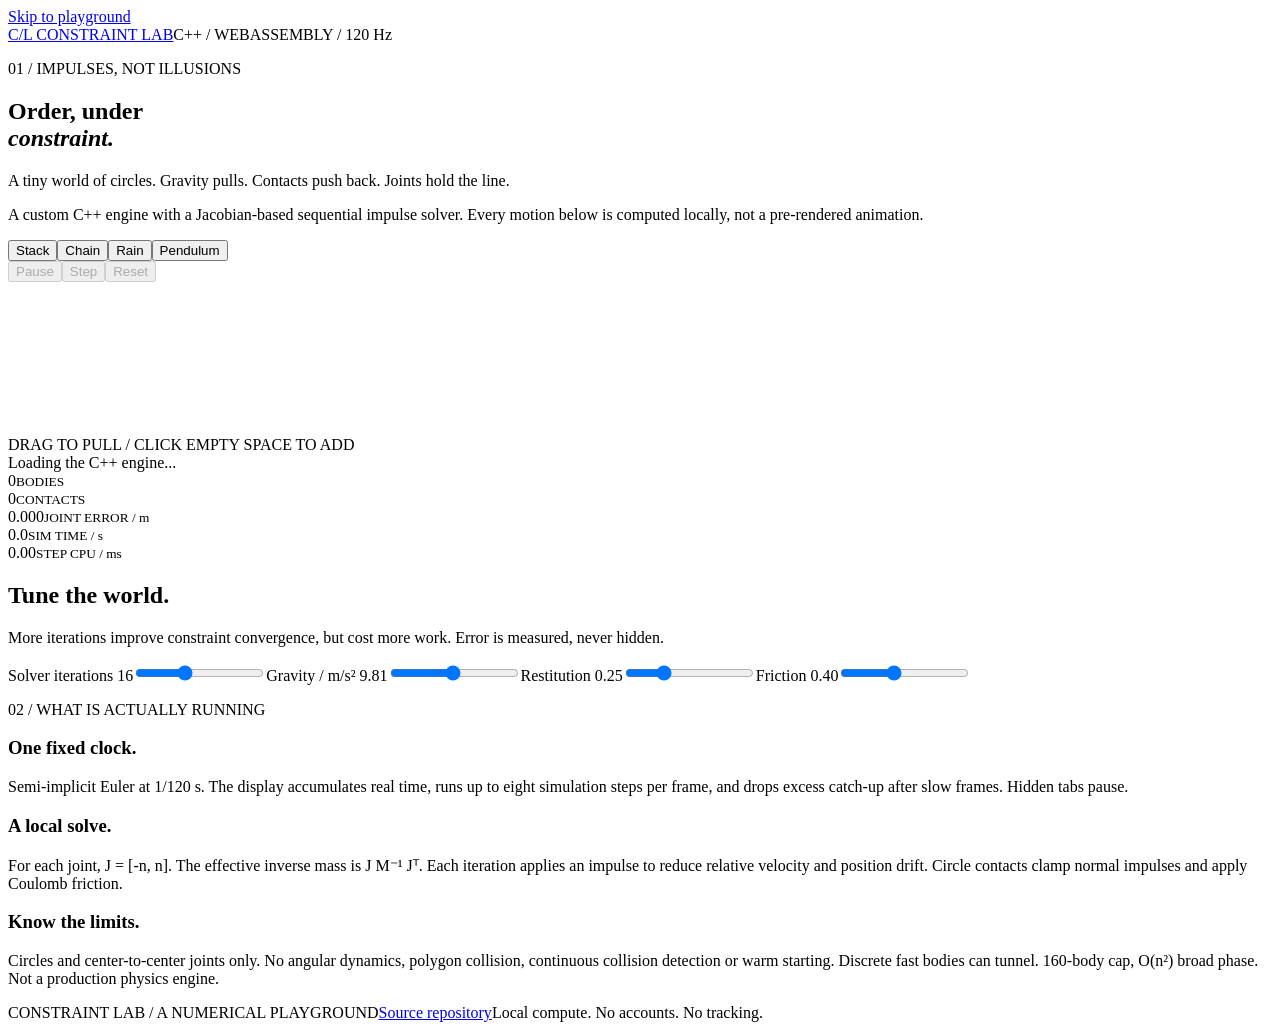
==== docs/index.html @ 81b72b0f "Build the constraint playground interface" ====
<!doctype html><html lang="en"><head><meta charset="utf-8"><meta name="viewport" content="width=device-width,initial-scale=1"><title>Constraint Lab - an impulse playground</title><meta name="description" content="A custom C++ circle-physics engine in your browser. Explore fixed-step integration, contacts and Jacobian distance constraints."><meta name="referrer" content="no-referrer"><meta http-equiv="Content-Security-Policy" content="default-src 'self'; script-src 'self' 'wasm-unsafe-eval'; style-src 'self'; connect-src 'self'; object-src 'none'; base-uri 'self'; form-action 'none'"><link rel="stylesheet" href="style.css"></head><body><a class="skip" href="#playground">Skip to playground</a><header><a href="./" class="brand">C/L <span>CONSTRAINT LAB</span></a><span class="edition">C++ / WEBASSEMBLY / 120 Hz</span></header><main><section class="intro"><div><p class="eyebrow">01 / IMPULSES, NOT ILLUSIONS</p><h1>Order, under<br><em>constraint.</em></h1></div><div class="about"><p>A tiny world of circles. Gravity pulls. Contacts push back. Joints hold the line.</p><p class="muted">A custom C++ engine with a Jacobian-based sequential impulse solver. Every motion below is computed locally, not a pre-rendered animation.</p></div></section><section class="lab" id="playground" aria-label="Interactive physics playground"><div class="toolbar"><div class="scenes" role="group" aria-label="Scene"><button data-scene="0" class="active">Stack</button><button data-scene="1">Chain</button><button data-scene="2">Rain</button><button data-scene="3">Pendulum</button></div><div class="transport"><button id="pause" disabled>Pause</button><button id="step" disabled>Step</button><button id="reset" disabled>Reset</button></div></div><div class="stage"><canvas id="world" tabindex="0" aria-label="Physics scene. Drag a circle to pull it; click empty space to add one. Keyboard: Space pauses, N steps, A adds a circle."></canvas><div class="stage-note">DRAG TO PULL / CLICK EMPTY SPACE TO ADD</div><div id="status" role="status">Loading the C++ engine...</div></div><div class="metrics"><div><span id="bodies">0</span><small>BODIES</small></div><div><span id="contacts">0</span><small>CONTACTS</small></div><div><span id="residual">0.000</span><small>JOINT ERROR / m</small></div><div><span id="time">0.0</span><small>SIM TIME / s</small></div><div><span id="cost">0.00</span><small>STEP CPU / ms</small></div></div></section><section class="settings"><div><h2>Tune the world.</h2><p class="muted">More iterations improve constraint convergence, but cost more work. Error is measured, never hidden.</p></div><label>Solver iterations <output id="iterationsValue">16</output><input id="iterations" type="range" min="2" max="40" value="16"></label><label>Gravity / m/s² <output id="gravityValue">9.81</output><input id="gravity" type="range" min="0" max="20" step="0.01" value="9.81"></label><label>Restitution <output id="bounceValue">0.25</output><input id="bounce" type="range" min="0" max="0.9" step="0.01" value="0.25"></label><label>Friction <output id="frictionValue">0.40</output><input id="friction" type="range" min="0" max="1" step="0.01" value="0.40"></label></section><section class="method"><p class="eyebrow">02 / WHAT IS ACTUALLY RUNNING</p><div class="method-grid"><article><h3>One fixed clock.</h3><p>Semi-implicit Euler at 1/120 s. The display accumulates real time, runs up to eight simulation steps per frame, and drops excess catch-up after slow frames. Hidden tabs pause.</p></article><article><h3>A local solve.</h3><p>For each joint, J = [-n, n]. The effective inverse mass is J M⁻¹ Jᵀ. Each iteration applies an impulse to reduce relative velocity and position drift. Circle contacts clamp normal impulses and apply Coulomb friction.</p></article><article><h3>Know the limits.</h3><p>Circles and center-to-center joints only. No angular dynamics, polygon collision, continuous collision detection or warm starting. Discrete fast bodies can tunnel. 160-body cap, O(n²) broad phase. Not a production physics engine.</p></article></div></section></main><footer><span>CONSTRAINT LAB / A NUMERICAL PLAYGROUND</span><a id="source" href="https://github.com/Aditya2375/constraint-lab" rel="noreferrer">Source repository</a><span>Local compute. No accounts. No tracking.</span></footer><script type="module" src="app.js"></script></body></html>
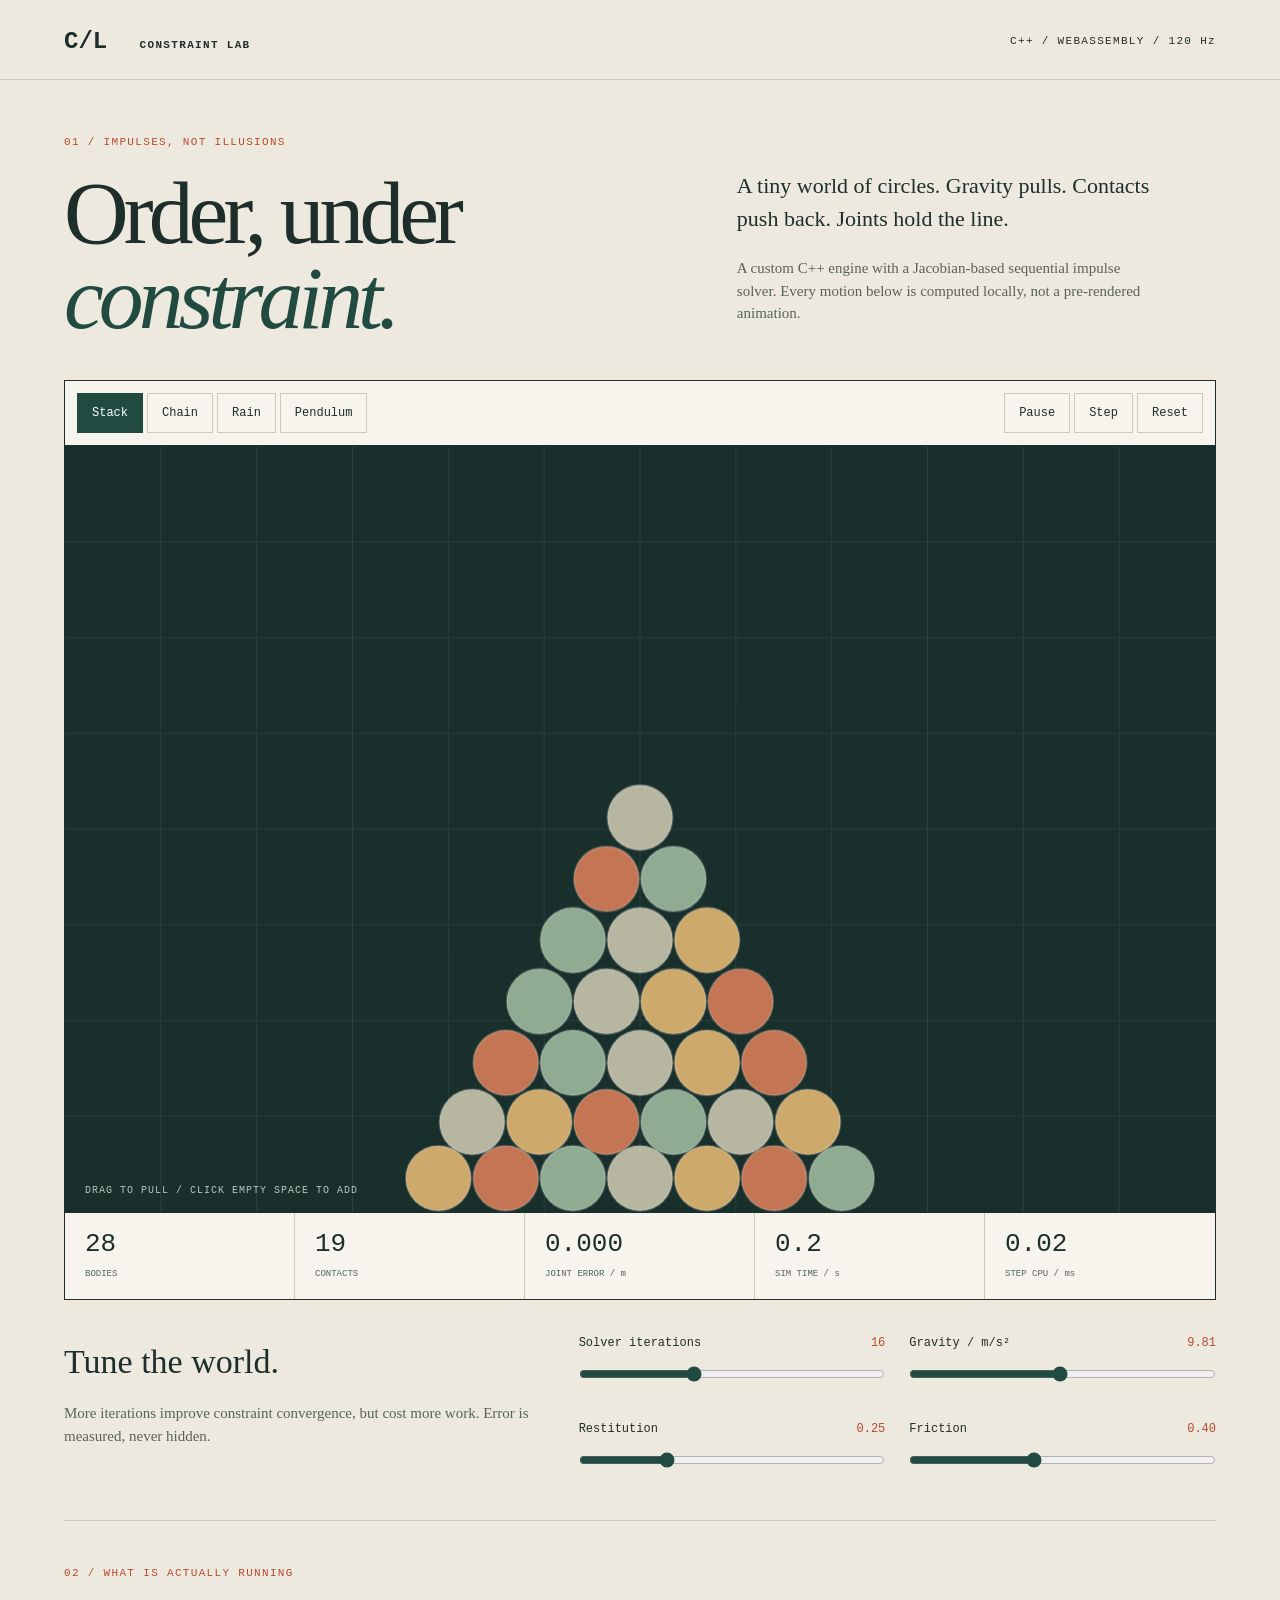
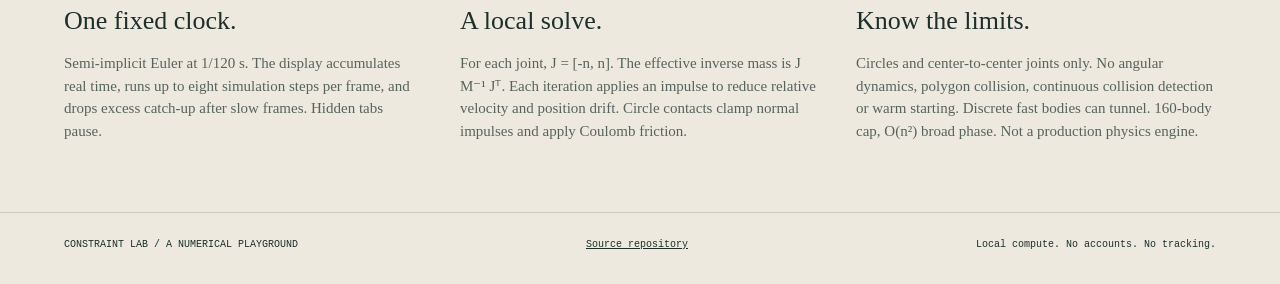
==== commit 1ef86c7c: "Set canonical and social preview metadata" ====
--- a/docs/index.html
+++ b/docs/index.html
@@ -1 +1 @@
-<!doctype html><html lang="en"><head><meta charset="utf-8"><meta name="viewport" content="width=device-width,initial-scale=1"><title>Constraint Lab - an impulse playground</title><meta name="description" content="A custom C++ circle-physics engine in your browser. Explore fixed-step integration, contacts and Jacobian distance constraints."><meta name="referrer" content="no-referrer"><meta http-equiv="Content-Security-Policy" content="default-src 'self'; script-src 'self' 'wasm-unsafe-eval'; style-src 'self'; connect-src 'self'; object-src 'none'; base-uri 'self'; form-action 'none'"><link rel="stylesheet" href="style.css"></head><body><a class="skip" href="#playground">Skip to playground</a><header><a href="./" class="brand">C/L <span>CONSTRAINT LAB</span></a><span class="edition">C++ / WEBASSEMBLY / 120 Hz</span></header><main><section class="intro"><div><p class="eyebrow">01 / IMPULSES, NOT ILLUSIONS</p><h1>Order, under<br><em>constraint.</em></h1></div><div class="about"><p>A tiny world of circles. Gravity pulls. Contacts push back. Joints hold the line.</p><p class="muted">A custom C++ engine with a Jacobian-based sequential impulse solver. Every motion below is computed locally, not a pre-rendered animation.</p></div></section><section class="lab" id="playground" aria-label="Interactive physics playground"><div class="toolbar"><div class="scenes" role="group" aria-label="Scene"><button data-scene="0" class="active">Stack</button><button data-scene="1">Chain</button><button data-scene="2">Rain</button><button data-scene="3">Pendulum</button></div><div class="transport"><button id="pause" disabled>Pause</button><button id="step" disabled>Step</button><button id="reset" disabled>Reset</button></div></div><div class="stage"><canvas id="world" tabindex="0" aria-label="Physics scene. Drag a circle to pull it; click empty space to add one. Keyboard: Space pauses, N steps, A adds a circle."></canvas><div class="stage-note">DRAG TO PULL / CLICK EMPTY SPACE TO ADD</div><div id="status" role="status">Loading the C++ engine...</div></div><div class="metrics"><div><span id="bodies">0</span><small>BODIES</small></div><div><span id="contacts">0</span><small>CONTACTS</small></div><div><span id="residual">0.000</span><small>JOINT ERROR / m</small></div><div><span id="time">0.0</span><small>SIM TIME / s</small></div><div><span id="cost">0.00</span><small>STEP CPU / ms</small></div></div></section><section class="settings"><div><h2>Tune the world.</h2><p class="muted">More iterations improve constraint convergence, but cost more work. Error is measured, never hidden.</p></div><label>Solver iterations <output id="iterationsValue">16</output><input id="iterations" type="range" min="2" max="40" value="16"></label><label>Gravity / m/s² <output id="gravityValue">9.81</output><input id="gravity" type="range" min="0" max="20" step="0.01" value="9.81"></label><label>Restitution <output id="bounceValue">0.25</output><input id="bounce" type="range" min="0" max="0.9" step="0.01" value="0.25"></label><label>Friction <output id="frictionValue">0.40</output><input id="friction" type="range" min="0" max="1" step="0.01" value="0.40"></label></section><section class="method"><p class="eyebrow">02 / WHAT IS ACTUALLY RUNNING</p><div class="method-grid"><article><h3>One fixed clock.</h3><p>Semi-implicit Euler at 1/120 s. The display accumulates real time, runs up to eight simulation steps per frame, and drops excess catch-up after slow frames. Hidden tabs pause.</p></article><article><h3>A local solve.</h3><p>For each joint, J = [-n, n]. The effective inverse mass is J M⁻¹ Jᵀ. Each iteration applies an impulse to reduce relative velocity and position drift. Circle contacts clamp normal impulses and apply Coulomb friction.</p></article><article><h3>Know the limits.</h3><p>Circles and center-to-center joints only. No angular dynamics, polygon collision, continuous collision detection or warm starting. Discrete fast bodies can tunnel. 160-body cap, O(n²) broad phase. Not a production physics engine.</p></article></div></section></main><footer><span>CONSTRAINT LAB / A NUMERICAL PLAYGROUND</span><a id="source" href="https://github.com/Aditya2375/constraint-lab" rel="noreferrer">Source repository</a><span>Local compute. No accounts. No tracking.</span></footer><script type="module" src="app.js"></script></body></html>
+<!doctype html><html lang="en"><head><meta charset="utf-8"><meta name="viewport" content="width=device-width,initial-scale=1"><title>Constraint Lab - an impulse playground</title><meta name="description" content="A custom C++ circle-physics engine in your browser. Explore fixed-step integration, contacts and Jacobian distance constraints."><meta name="referrer" content="no-referrer"><meta http-equiv="Content-Security-Policy" content="default-src 'self'; script-src 'self' 'wasm-unsafe-eval'; style-src 'self'; connect-src 'self'; object-src 'none'; base-uri 'self'; form-action 'none'"><link rel="canonical" href="https://aditya2375.github.io/constraint-lab/"><meta property="og:title" content="Constraint Lab - an impulse playground"><meta property="og:description" content="A custom C++ circle-physics engine with measured joint error and local WebAssembly simulation."><link rel="stylesheet" href="style.css"></head><body><a class="skip" href="#playground">Skip to playground</a><header><a href="./" class="brand">C/L <span>CONSTRAINT LAB</span></a><span class="edition">C++ / WEBASSEMBLY / 120 Hz</span></header><main><section class="intro"><div><p class="eyebrow">01 / IMPULSES, NOT ILLUSIONS</p><h1>Order, under<br><em>constraint.</em></h1></div><div class="about"><p>A tiny world of circles. Gravity pulls. Contacts push back. Joints hold the line.</p><p class="muted">A custom C++ engine with a Jacobian-based sequential impulse solver. Every motion below is computed locally, not a pre-rendered animation.</p></div></section><section class="lab" id="playground" aria-label="Interactive physics playground"><div class="toolbar"><div class="scenes" role="group" aria-label="Scene"><button data-scene="0" class="active">Stack</button><button data-scene="1">Chain</button><button data-scene="2">Rain</button><button data-scene="3">Pendulum</button></div><div class="transport"><button id="pause" disabled>Pause</button><button id="step" disabled>Step</button><button id="reset" disabled>Reset</button></div></div><div class="stage"><canvas id="world" tabindex="0" aria-label="Physics scene. Drag a circle to pull it; click empty space to add one. Keyboard: Space pauses, N steps, A adds a circle."></canvas><div class="stage-note">DRAG TO PULL / CLICK EMPTY SPACE TO ADD</div><div id="status" role="status">Loading the C++ engine...</div></div><div class="metrics"><div><span id="bodies">0</span><small>BODIES</small></div><div><span id="contacts">0</span><small>CONTACTS</small></div><div><span id="residual">0.000</span><small>JOINT ERROR / m</small></div><div><span id="time">0.0</span><small>SIM TIME / s</small></div><div><span id="cost">0.00</span><small>STEP CPU / ms</small></div></div></section><section class="settings"><div><h2>Tune the world.</h2><p class="muted">More iterations improve constraint convergence, but cost more work. Error is measured, never hidden.</p></div><label>Solver iterations <output id="iterationsValue">16</output><input id="iterations" type="range" min="2" max="40" value="16"></label><label>Gravity / m/s² <output id="gravityValue">9.81</output><input id="gravity" type="range" min="0" max="20" step="0.01" value="9.81"></label><label>Restitution <output id="bounceValue">0.25</output><input id="bounce" type="range" min="0" max="0.9" step="0.01" value="0.25"></label><label>Friction <output id="frictionValue">0.40</output><input id="friction" type="range" min="0" max="1" step="0.01" value="0.40"></label></section><section class="method"><p class="eyebrow">02 / WHAT IS ACTUALLY RUNNING</p><div class="method-grid"><article><h3>One fixed clock.</h3><p>Semi-implicit Euler at 1/120 s. The display accumulates real time, runs up to eight simulation steps per frame, and drops excess catch-up after slow frames. Hidden tabs pause.</p></article><article><h3>A local solve.</h3><p>For each joint, J = [-n, n]. The effective inverse mass is J M⁻¹ Jᵀ. Each iteration applies an impulse to reduce relative velocity and position drift. Circle contacts clamp normal impulses and apply Coulomb friction.</p></article><article><h3>Know the limits.</h3><p>Circles and center-to-center joints only. No angular dynamics, polygon collision, continuous collision detection or warm starting. Discrete fast bodies can tunnel. 160-body cap, O(n²) broad phase. Not a production physics engine.</p></article></div></section></main><footer><span>CONSTRAINT LAB / A NUMERICAL PLAYGROUND</span><a id="source" href="https://github.com/Aditya2375/constraint-lab" rel="noreferrer">Source repository</a><span>Local compute. No accounts. No tracking.</span></footer><script type="module" src="app.js"></script></body></html>
--- a/docs/style.css
+++ b/docs/style.css
@@ -0,0 +1 @@
+:root{--paper:#eee9df;--ink:#1d2e2b;--muted:#56635c;--line:#c8cbbd;--orange:#b64a2c;--green:#214b40;--mono:ui-monospace,SFMono-Regular,Consolas,monospace}*{box-sizing:border-box}body{margin:0;background:var(--paper);color:var(--ink);font:16px/1.5 Georgia,serif}header,main,footer{max-width:1440px;margin:auto;padding-left:5vw;padding-right:5vw}header{display:flex;align-items:center;justify-content:space-between;padding-top:28px;padding-bottom:24px;border-bottom:1px solid var(--line)}a{color:inherit}.brand{text-decoration:none;font:700 24px var(--mono)}.brand span{font-size:11px;letter-spacing:.12em;margin-left:18px}.edition,.eyebrow{font:11px/1.6 var(--mono);letter-spacing:.12em}.intro{display:grid;grid-template-columns:1.3fr 1fr;align-items:end;gap:50px;padding:54px 0 40px}.eyebrow{color:var(--orange);margin:0 0 18px}h1{font-size:clamp(54px,7vw,108px);line-height:.95;font-weight:400;letter-spacing:-.055em;margin:0}h1 em{font-weight:400;color:var(--green)}.about{max-width:420px;font-size:22px}.muted{color:var(--muted);font-size:15px}.lab{border:1px solid var(--ink);background:#f7f4ed}.toolbar{padding:12px;display:flex;justify-content:space-between;gap:16px;border-bottom:1px solid var(--ink)}.scenes,.transport{display:flex;gap:4px;flex-wrap:wrap}button{font:12px var(--mono);border:1px solid var(--line);padding:10px 14px;background:transparent;color:var(--ink);cursor:pointer;min-height:40px}button:hover{border-color:var(--ink)}button.active{background:var(--green);color:white;border-color:var(--green)}button:disabled{opacity:.5;cursor:default}.stage{position:relative;background:#182f2c;aspect-ratio:3/2}canvas{position:absolute;inset:0;width:100%;height:100%;display:block;touch-action:none}.stage-note{position:absolute;bottom:16px;left:20px;pointer-events:none;color:#b8c8bb;font:10px var(--mono);letter-spacing:.1em}#status{position:absolute;top:16px;left:20px;color:#e8e6d5;font:12px var(--mono);max-width:80%}#status:empty{display:none}.metrics{display:grid;grid-template-columns:repeat(5,minmax(0,1fr));border-top:1px solid var(--ink)}.metrics div{min-width:0;padding:16px 20px;border-right:1px solid var(--line)}.metrics div:last-child{border:0}.metrics span{display:block;font:26px var(--mono)}.metrics small{font:9px var(--mono);color:var(--muted)}.settings{display:grid;grid-template-columns:1.6fr 1fr 1fr;gap:24px;padding:36px 0;border-bottom:1px solid var(--line)}.settings>div{grid-row:span 2}h2{font-size:34px;font-weight:400;margin:0 0 8px}.settings label{min-width:0;font:12px var(--mono)}output{float:right;color:var(--orange)}input[type=range]{width:100%;min-width:0;accent-color:var(--green);margin:12px 0;min-height:24px}.method{padding:44px 0 70px}.method-grid{display:grid;grid-template-columns:repeat(3,minmax(0,1fr));gap:36px}h3{font-size:26px;font-weight:400;margin:0 0 12px}.method p:not(.eyebrow){font-size:15px;color:var(--muted);margin:0}footer{border-top:1px solid var(--line);padding-top:24px;padding-bottom:30px;display:flex;gap:20px;justify-content:space-between;flex-wrap:wrap;font:10px/1.6 var(--mono)}:focus-visible{outline:2px solid var(--orange);outline-offset:4px}.skip{position:absolute;top:-80px}.skip:focus{top:4px;left:10px;background:var(--paper);padding:8px;z-index:4}@media(max-width:700px){header{padding-top:18px}.edition{display:none}.brand span{margin-left:10px}.intro{grid-template-columns:1fr;gap:20px;padding-top:36px}.about{font-size:19px}.toolbar{flex-direction:column;gap:8px}.stage{aspect-ratio:3/2;min-height:0;width:100%}.stage-note{font-size:8px;left:10px;bottom:10px}.metrics{grid-template-columns:repeat(3,minmax(0,1fr))}.metrics div{min-width:0;padding:12px;border-bottom:1px solid var(--line)}.metrics span{font-size:21px}.settings{grid-template-columns:1fr 1fr;gap:20px}.settings>div{grid-column:1/-1;grid-row:auto}.method-grid{grid-template-columns:1fr;gap:28px}.intro h1{font-size:64px}.metrics small{font-size:8px}}
